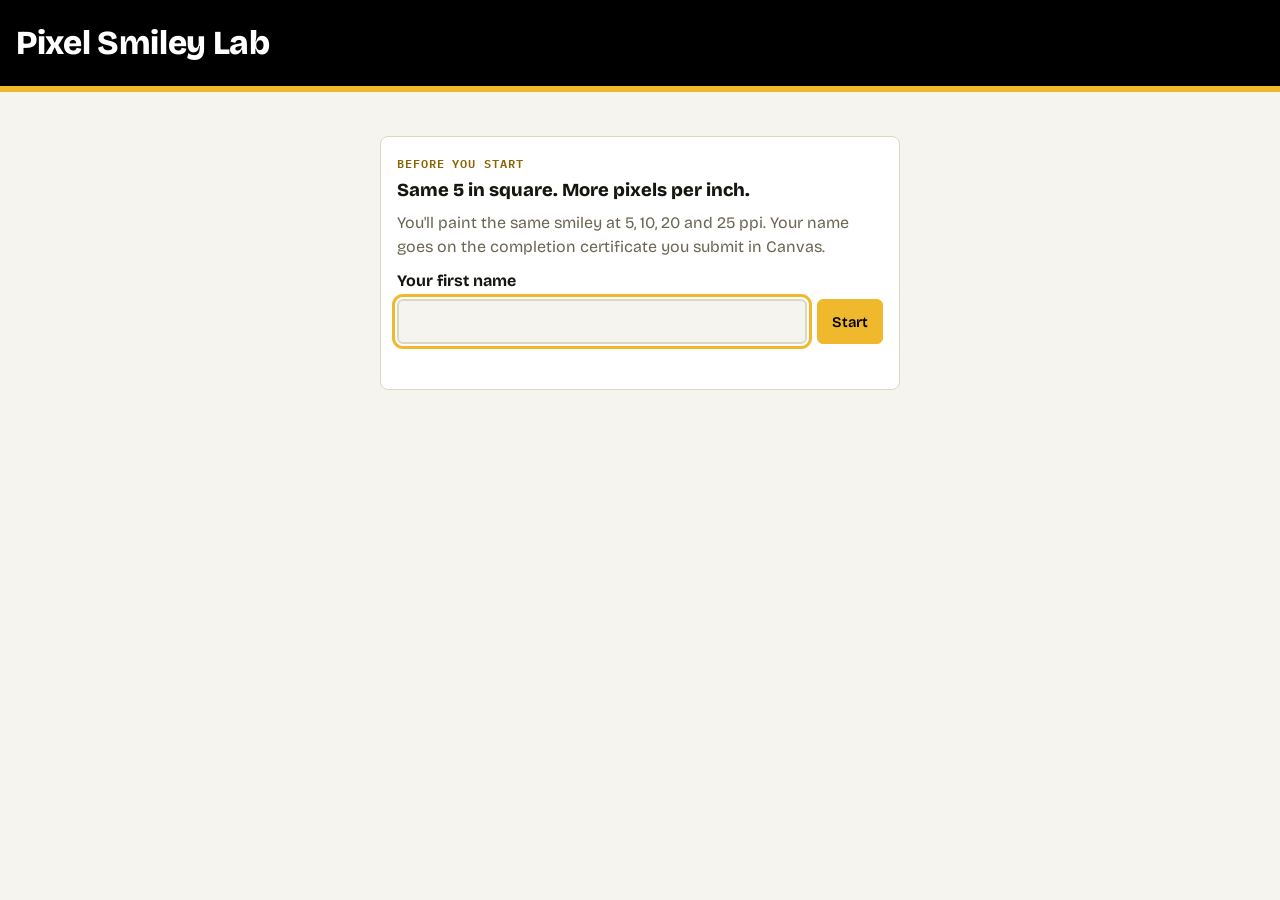
==== pixel-smiley-lab/index.html @ 62085d11 "Smiley Lab Index file added claude generated independent html file for smiley pixel learning activit" ====
<!doctype html>
<html lang="en">
<head>
<meta charset="utf-8">
<meta name="viewport" content="width=device-width,initial-scale=1">
<title>Pixel Smiley Lab</title>
<link rel="preconnect" href="https://fonts.googleapis.com">
<link rel="stylesheet" href="https://fonts.googleapis.com/css2?family=Bricolage+Grotesque:opsz,wght@12..96,400;12..96,600;12..96,800&family=IBM+Plex+Mono:wght@400;600&display=swap">
<style>
html,body{margin:0}
/* Layout: black course header, level stepper, canvas (fixed 5 in) beside a tool panel; Compare view lines every level up at the same size */
:root{
  --bg:#f6f4ee; --surface:#ffffff; --fg:#17150f; --muted:#6b6553; --line:#ddd6c3;
  --gold:#f0b82d; --gold-ink:#8a6400; --ink:#17150f; --guide:rgba(23,21,15,.16);
  --ok:#2f7d4a; --bad:#c2412d; --minor:rgba(90,80,60,.28); --major:#8a6400;
  --display:"Bricolage Grotesque",ui-sans-serif,system-ui,sans-serif;
  --body:"Bricolage Grotesque",ui-sans-serif,system-ui,sans-serif;
  --mono:"IBM Plex Mono",ui-monospace,Menlo,Consolas,monospace;
}
@media (prefers-color-scheme:dark){:root:not([data-theme="light"]){
  --bg:#12110d; --surface:#1c1a15; --fg:#f2eee2; --muted:#a59d87; --line:#34302a;
  --gold:#f0b82d; --gold-ink:#f0b82d; --ink:#f2eee2; --guide:rgba(242,238,226,.18);
  --ok:#5fbf7f; --bad:#ef7462; --minor:rgba(242,238,226,.22); --major:#f0b82d; color-scheme:dark}}
:root[data-theme="dark"]{
  --bg:#12110d; --surface:#1c1a15; --fg:#f2eee2; --muted:#a59d87; --line:#34302a;
  --gold:#f0b82d; --gold-ink:#f0b82d; --ink:#f2eee2; --guide:rgba(242,238,226,.18);
  --ok:#5fbf7f; --bad:#ef7462; --minor:rgba(242,238,226,.22); --major:#f0b82d; color-scheme:dark}
*{box-sizing:border-box}
body{background:var(--bg);color:var(--fg);font-family:var(--body);font-size:16px;line-height:1.5}
header{background:#000;color:#fff;border-bottom:6px solid var(--gold);padding:18px 16px}
header .in{max-width:1280px;margin:0 auto;display:flex;flex-wrap:wrap;gap:6px 20px;align-items:baseline;justify-content:space-between}
header h1{margin:0;font-family:var(--display);font-weight:800;font-size:clamp(1.5rem,4vw,2.1rem);letter-spacing:-.01em}
header p{margin:0;color:#d8d2c0;font-size:.95rem}
.wrap{max-width:1280px;margin:0 auto;padding-inline:16px;padding-block:20px 48px}
.steps{display:flex;gap:8px;flex-wrap:wrap;margin-bottom:20px}
.step{font:600 .9rem var(--mono);padding:8px 12px;border:1px solid var(--line);background:var(--surface);color:var(--fg);border-radius:6px;cursor:pointer;display:flex;gap:8px;align-items:center}
.step[aria-current="true"]{border-color:var(--gold);box-shadow:inset 0 -3px 0 var(--gold)}
.step:disabled{opacity:.45;cursor:not-allowed}
.step .dot{width:9px;height:9px;border-radius:50%;background:var(--line)}
.step.done .dot{background:var(--ok)}
.step:focus-visible,button:focus-visible,input:focus-visible{outline:3px solid var(--gold);outline-offset:2px}
[hidden]{display:none!important}
.lab{display:grid;grid-template-columns:min(900px,max(560px,calc(100vh - 150px)),calc(100vw - 400px)) 340px;gap:28px;align-items:start;justify-content:center}
@media (max-width:980px){.lab{grid-template-columns:minmax(0,1fr)}}
.board{min-width:0;width:100%}
.ruler{position:relative;height:26px;font:600 .72rem var(--mono);color:var(--muted)}
.ruler span{position:absolute;bottom:4px;transform:translateX(-50%)}
.ruler i{position:absolute;bottom:0;width:1px;height:6px;background:var(--muted)}
.ruler i.big{height:12px}
.frame{position:relative;width:100%;aspect-ratio:1;background:var(--surface);outline:1px solid var(--line)}
.frame canvas{position:absolute;inset:0;width:100%;height:100%;touch-action:none;cursor:crosshair}
.lock{position:absolute;inset:0;display:flex;align-items:center;justify-content:center;text-align:center;padding:24px;background:color-mix(in srgb,var(--bg) 82%,transparent);font-weight:600}
.cap{display:flex;justify-content:space-between;gap:12px;margin-top:8px;font:.8rem var(--mono);color:var(--muted);flex-wrap:wrap}
.panel{display:grid;gap:18px;min-width:0}
.card{background:var(--surface);border:1px solid var(--line);border-radius:8px;padding:16px}
.card h2{margin:0 0 6px;font-family:var(--display);font-size:1.15rem;font-weight:800}
.card p{margin:0 0 10px;color:var(--muted);max-width:60ch}
.eyebrow{font:600 .72rem var(--mono);letter-spacing:.08em;text-transform:uppercase;color:var(--gold-ink);margin-bottom:4px}
.eq{display:flex;flex-wrap:wrap;align-items:center;gap:8px;font:600 1.05rem var(--mono)}
.eq input{width:6.5ch;font:600 1.05rem var(--mono);padding:6px 8px;border:2px solid var(--line);border-radius:6px;background:var(--bg);color:var(--fg);text-align:center}
.eq input.right{border-color:var(--ok)}
.eq input.wrong{border-color:var(--bad)}
.msg{font-size:.92rem;margin-top:8px;min-height:1.4em}
.msg.ok{color:var(--ok)} .msg.bad{color:var(--bad)}
.tools{display:flex;flex-wrap:wrap;gap:8px}
button{font:600 .92rem var(--body);padding:8px 14px;border-radius:6px;border:1px solid var(--line);background:var(--bg);color:var(--fg);cursor:pointer}
button[aria-pressed="true"]{background:var(--ink);color:var(--bg);border-color:var(--ink)}
button.primary{background:var(--gold);color:#000;border-color:var(--gold)}
button:disabled{opacity:.45;cursor:not-allowed}
kbd{font:.75rem var(--mono);padding:1px 5px;border:1px solid var(--line);border-radius:4px;color:var(--muted)}
.meter{height:10px;background:var(--line);border-radius:5px;overflow:hidden;margin:8px 0 6px}
.meter b{display:block;height:100%;width:0;background:var(--gold);transition:width .3s}
.stats{font:.85rem var(--mono);color:var(--muted);font-variant-numeric:tabular-nums}
.legend{display:flex;gap:14px;flex-wrap:wrap;font-size:.82rem;color:var(--muted);margin-top:6px}
.legend span::before{content:"";display:inline-block;width:10px;height:10px;margin-right:6px;vertical-align:-1px}
.legend .m::before{border:2px solid var(--gold)}
.legend .x::before{background:var(--bad)}
.meter{position:relative;overflow:visible}
.meter b{border-radius:5px}
.meter .tick{position:absolute;top:-4px;bottom:-4px;left:25%;width:2px;background:var(--fg)}
.meter .tick::after{content:"25%";position:absolute;top:-18px;left:-10px;font:600 .68rem var(--mono);color:var(--muted)}
.sizes{display:flex;align-items:center;gap:6px;flex-wrap:wrap;margin-top:12px}
.sizes .lbl{font-weight:600;margin-right:4px}
.sizes button{min-width:42px;padding:8px 0;font-family:var(--mono)}
.done-banner{margin-top:10px;padding:10px 12px;border-radius:6px;background:color-mix(in srgb,var(--ok) 14%,transparent);color:var(--ok);font-weight:600}
.who{display:flex;gap:10px;align-items:center;color:#d8d2c0;font-size:.95rem}
.who strong{color:#fff}
.who button{padding:4px 10px;font-size:.8rem;background:transparent;color:#d8d2c0;border-color:#4a4537}
/* start + finish */
.start{max-width:520px;margin:24px auto}
.start label{display:block;font-weight:700;margin-bottom:6px}
.start .row{display:flex;gap:10px;flex-wrap:wrap}
.start input{flex:1 1 220px;min-width:0;font:600 1.1rem var(--body);padding:10px 12px;border:2px solid var(--line);border-radius:6px;background:var(--bg);color:var(--fg)}
.gallery{display:grid;grid-template-columns:repeat(auto-fit,minmax(220px,1fr));gap:18px}
.tile{min-width:0}
.tile h3{margin:8px 0 0;font:600 .95rem var(--mono)}
.tile .sub{font:.8rem var(--mono);color:var(--muted)}
.finish{display:grid;gap:22px}
.cert-wrap{display:grid;gap:12px}
.cert-wrap canvas{width:100%;max-width:900px;height:auto;border:1px solid var(--line);border-radius:6px;background:#fff}
.note{font-size:.95rem;color:var(--muted);max-width:65ch;margin:0}
@media (prefers-reduced-motion:reduce){.meter b{transition:none}}
</style>
</head>
<body>

<header><div class="in"><h1>Pixel Smiley Lab</h1><div class="who" id="who" hidden><span>Student: <strong id="whoName"></strong></span><button id="whoEdit">Change</button></div></div></header>
<div class="wrap">
  <section id="startView" class="card start" hidden>
    <div class="eyebrow">Before you start</div>
    <h2>Same 5 in square. More pixels per inch.</h2>
    <p>You'll paint the same smiley at 5, 10, 20 and 25 ppi. Your name goes on the completion certificate you submit in Canvas.</p>
    <label for="nameIn">Your first name</label>
    <div class="row"><input id="nameIn" autocomplete="given-name" maxlength="40"><button class="primary" id="startBtn">Start</button></div>
    <div class="msg bad" id="nameMsg" role="status"></div>
  </section>

  <nav class="steps" id="steps" aria-label="Levels" hidden></nav>
  <section id="labView" class="lab" hidden>
    <div class="board">
      <div class="ruler" id="ruler" aria-hidden="true"></div>
      <div class="frame" id="frame">
        <canvas id="cv" aria-label="Pixel grid. Click and drag to paint pixels. Hold Alt or Option to erase."></canvas>
        <div class="lock" id="lock">Solve the resolution equation to unlock this canvas.</div>
      </div>
      <div class="cap"><span>5 in × 5 in</span><span id="capPx"></span></div>
    </div>
    <div class="panel">
      <div class="card">
        <div class="eyebrow" id="lvlLabel">Level 1</div>
        <h2>Do the math first</h2>
        <p id="eqPrompt"></p>
        <div class="eq" id="eq"></div>
        <div class="msg" id="eqMsg" role="status"></div>
      </div>
      <div class="card">
        <h2>Paint the smiley</h2>
        <p><strong>Click and drag</strong> to paint. Hold <strong>Alt</strong> (<strong>Option</strong> on Mac) while dragging to erase stray pixels.</p>
        <div class="tools">
          <button id="tPencil" aria-pressed="true">Pencil <kbd>B</kbd></button>
          <button id="tEraser" aria-pressed="false">Eraser <kbd>E</kbd></button>
          <button id="tGuide" aria-pressed="true">Guide <kbd>G</kbd></button>
          <button id="tUndo">Undo <kbd>Ctrl Z</kbd></button>
          <button id="tClear">Clear</button>
        </div>
        <div class="sizes" id="sizes" role="group" aria-label="Brush size"></div>
      </div>
      <div class="card">
        <h2>Your progress</h2>
        <p id="progHelp">Paint at least 25% of the smiley's pixels yourself. Then you can fill in the rest.</p>
        <div class="meter" aria-hidden="true"><b id="bar"></b><span class="tick"></span></div>
        <div class="stats" id="score"></div>
        <div class="tools" style="margin-top:12px"><button id="tShow" aria-pressed="false">Show misses</button><button class="primary" id="tFill" disabled>Fill in the answer</button></div>
        <div class="legend"><span class="m">Missed pixel</span><span class="x">Extra pixel</span></div>
        <div class="done-banner" id="doneBanner" hidden></div>
      </div>
    </div>
  </section>

  <section id="finView" class="finish" hidden>
    <div>
      <div class="eyebrow">All four levels</div>
      <h2 style="margin:0;font:800 1.5rem var(--display)">Same size. More pixels.</h2>
      <p class="note">Every square below is exactly 5 inches wide. The only thing that changed is how many pixels fit in each inch.</p>
    </div>
    <div class="gallery" id="gallery"></div>
    <div class="cert-wrap">
      <div class="eyebrow">Your certificate</div>
      <canvas id="cert" width="1600" height="920" aria-label="Completion certificate"></canvas>
      <div class="tools"><button class="primary" id="saveCert">Save certificate (PNG)</button></div>
      <div class="msg" id="saveMsg" role="status"></div>
      <p class="note" id="submitNote"><strong>To submit:</strong> save your certificate and upload it to the Canvas assignment.</p>
    </div>
  </section>
</div>

<script>
const IN=5;
const LEVELS=[
  {n:25,ppi:5,ask:"px"},{n:50,ppi:10,ask:"px"},{n:100,ppi:20,ask:"ppi"},{n:125,ppi:25,ask:"ppi"}
];
const MIN=0.25;
function ink(x,y){
  const d=Math.hypot(x-2.5,y-2.5); if(d<=2.3&&d>=1.95) return 1;
  if(Math.hypot(x-1.75,y-1.85)<=0.32||Math.hypot(x-3.25,y-1.85)<=0.32) return 1;
  const sd=Math.hypot(x-2.5,y-2.55), a=Math.atan2(y-2.55,x-2.5)*180/Math.PI;
  return (sd>=0.975&&sd<=1.325&&a>=25&&a<=155)?1:0;
}
const targets={};
function target(n){
  if(targets[n]) return targets[n];
  const c=IN/n,s=n<=50?8:4,t=new Uint8Array(n*n);
  for(let j=0;j<n;j++)for(let i=0;i<n;i++){let h=0;
    for(let a=0;a<s;a++)for(let b=0;b<s;b++)h+=ink(i*c+(a+.5)*c/s,j*c+(b+.5)*c/s);
    t[j*n+i]=h/(s*s)>=0.25?1:0;}
  return targets[n]=t;
}
function count(t){let c=0;for(const v of t)c+=v;return c;}
// state
const KEY="pxsmiley3";
function fresh(){return {name:"",completedAt:0,lv:LEVELS.map(()=>({solved:false,cells:"",done:false,hit:0,extra:0}))};}
let S=fresh();
try{const r=localStorage.getItem(KEY);if(r){const p=JSON.parse(r);if(p&&p.lv&&p.lv.length===4)S=p;}}catch(e){}
function save(){try{localStorage.setItem(KEY,JSON.stringify(S))}catch(e){}}
let cur=0, tool="pencil", size=1, guide=true, showMiss=false, cells=null, undo=[];
const $=id=>document.getElementById(id);
const cv=$("cv"), ctx=cv.getContext("2d");
function unlocked(i){return i===0||S.lv[i-1].done}
function allDone(){return S.lv.every(l=>l.done)}
function sizesFor(n){return n>=100?[1,2,3,4,5]:[1,2,3];}

// name
function showStart(){
  ["labView","finView","steps","who"].forEach(id=>$(id).hidden=true);
  $("startView").hidden=false;$("nameIn").value=S.name||"";$("nameIn").focus();
}
function startLab(){
  const v=$("nameIn").value.trim().replace(/\s+/g," ");
  if(!v){$("nameMsg").textContent="Type your first name to start.";return;}
  S.name=v;save();$("nameMsg").textContent="";
  $("startView").hidden=true;$("steps").hidden=false;$("who").hidden=false;$("whoName").textContent=S.name;
  let s=0;while(s<4&&S.lv[s].done)s++;go(s);
}
$("startBtn").onclick=startLab;$("nameIn").onkeydown=e=>{if(e.key==="Enter")startLab()};
$("whoEdit").onclick=()=>{persist();showStart();};

function renderSteps(){
  const el=$("steps");el.innerHTML="";
  LEVELS.forEach((L,i)=>{const b=document.createElement("button");b.className="step"+(S.lv[i].done?" done":"");
    b.innerHTML=`<span class="dot"></span>${L.ppi} ppi`;b.disabled=!unlocked(i);b.setAttribute("aria-current",cur===i);
    b.onclick=()=>go(i);el.appendChild(b);});
  const b=document.createElement("button");b.className="step"+(allDone()?" done":"");b.disabled=!allDone();
  b.innerHTML=`<span class="dot"></span>Compare + certificate`;b.setAttribute("aria-current",cur===4);b.onclick=()=>go(4);el.appendChild(b);
}
function go(i){
  if(cur<4) persist();
  cur=i;showMiss=false;undo=[];hover=null;
  $("labView").hidden=i===4;$("finView").hidden=i!==4;
  renderSteps();
  if(i===4){renderFinish();return;}
  const L=LEVELS[i],st=S.lv[i];
  cells=new Uint8Array(L.n*L.n);
  if(st.done) cells.set(target(L.n));
  else if(st.cells.length===L.n*L.n) for(let k=0;k<cells.length;k++) cells[k]=st.cells[k]==="1"?1:0;
  $("lvlLabel").textContent=`Level ${i+1} of 4`;
  $("capPx").textContent=st.solved?`${L.ppi} px per inch · ${L.n} × ${L.n} px`:"? × ? px";
  buildEq();buildRuler();size=L.n>=100?3:1;buildSizes();
  $("tShow").setAttribute("aria-pressed","false");
  sizeCanvas();
}
function buildEq(){
  const L=LEVELS[cur],st=S.lv[cur],eq=$("eq");
  const field=`<input id="ans" inputmode="numeric" aria-label="Your answer" autocomplete="off">`;
  if(L.ask==="px"){
    $("eqPrompt").textContent=`This canvas is 5 inches wide at ${L.ppi} ppi. How many pixels wide is it?`;
    eq.innerHTML=`<span>5 in × ${L.ppi} ppi =</span>${field}<span>px</span><button id="go">Check</button>`;
  }else{
    $("eqPrompt").textContent=`This canvas is ${L.n} pixels wide and prints at 5 inches. What is its resolution?`;
    eq.innerHTML=`<span>${L.n} px ÷ 5 in =</span>${field}<span>ppi</span><button id="go">Check</button>`;
  }
  const want=L.ask==="px"?L.n:L.ppi, inp=$("ans");
  const ok=()=>{inp.value=want;inp.className="right";inp.disabled=true;$("go").disabled=true;
    $("eqMsg").className="msg ok";$("eqMsg").textContent=`Right. ${L.n} × ${L.n} = ${(L.n*L.n).toLocaleString()} pixels on this canvas.`;
    $("lock").hidden=true;$("capPx").textContent=`${L.ppi} px per inch · ${L.n} × ${L.n} px`;};
  if(st.solved){ok();return;}
  $("lock").hidden=false;$("eqMsg").textContent="";
  const test=()=>{const v=parseFloat(inp.value);
    if(v===want){st.solved=true;save();ok();draw();}
    else{inp.className="wrong";$("eqMsg").className="msg bad";
      $("eqMsg").textContent=L.ask==="px"?"Not quite. Pixels = inches × pixels per inch.":"Not quite. ppi = pixels ÷ inches.";}};
  $("go").onclick=test;inp.onkeydown=e=>{if(e.key==="Enter")test()};
}
function buildRuler(){
  const r=$("ruler"),n=LEVELS[cur].n;r.innerHTML="";
  for(let k=0;k<=IN;k++){const s=document.createElement("span");s.style.left=(k/IN*100)+"%";s.textContent=k+(k===IN?" in":"");r.appendChild(s);
    const t=document.createElement("i");t.className="big";t.style.left=(k/IN*100)+"%";r.appendChild(t);}
  for(let k=1;k<n;k++){if(k%(n/IN)===0)continue;const t=document.createElement("i");t.style.left=(k/n*100)+"%";r.appendChild(t);}
}
function buildSizes(){
  const el=$("sizes");el.innerHTML=`<span class="lbl">Brush size</span>`;
  sizesFor(LEVELS[cur].n).forEach(v=>{const b=document.createElement("button");b.textContent=v+" px";b.setAttribute("aria-pressed",v===size);
    b.onclick=()=>{size=v;buildSizes();req();};el.appendChild(b);});
  const k=document.createElement("kbd");k.textContent="[ ]";el.appendChild(k);
}
// drawing
function css(v){return getComputedStyle(document.documentElement).getPropertyValue(v).trim()}
function drawGuide(c,W,color){
  c.save();c.scale(W/IN,W/IN);c.strokeStyle=color;c.fillStyle=color;
  c.lineWidth=.35;c.beginPath();c.arc(2.5,2.5,2.125,0,Math.PI*2);c.stroke();
  c.beginPath();c.arc(1.75,1.85,.32,0,Math.PI*2);c.fill();
  c.beginPath();c.arc(3.25,1.85,.32,0,Math.PI*2);c.fill();
  c.beginPath();c.arc(2.5,2.55,1.15,25*Math.PI/180,155*Math.PI/180);c.stroke();c.restore();
}
function paintCells(c,W,n,data,o={}){
  const pal=o.pal||{surface:css("--surface"),ink:css("--ink"),minor:css("--minor"),major:css("--major"),guide:css("--guide"),gold:css("--gold"),bad:css("--bad")};
  const cs=W/n;c.clearRect(0,0,W,W);c.fillStyle=pal.surface;c.fillRect(0,0,W,W);
  if(o.g)drawGuide(c,W,pal.guide);
  c.fillStyle=pal.ink;
  for(let j=0;j<n;j++)for(let i=0;i<n;i++)if(data[j*n+i])c.fillRect(Math.floor(i*cs),Math.floor(j*cs),Math.ceil(cs),Math.ceil(cs));
  const ppi=n/IN,D=o.D||window.devicePixelRatio||1;
  if(o.grid){
    c.strokeStyle=pal.minor;c.lineWidth=Math.max(1,D*.75);c.beginPath();
    for(let k=1;k<n;k++){if(k%ppi===0)continue;const p=Math.round(k*cs)+.5;c.moveTo(p,0);c.lineTo(p,W);c.moveTo(0,p);c.lineTo(W,p);}c.stroke();
  }
  if(o.grid||o.inches){
    c.strokeStyle=pal.major;c.lineWidth=(o.grid?2.5:1.5)*D;c.beginPath();
    for(let k=0;k<=IN;k++){const p=Math.min(W-c.lineWidth/2,Math.max(c.lineWidth/2,k*ppi*cs));c.moveTo(p,0);c.lineTo(p,W);c.moveTo(0,p);c.lineTo(W,p);}c.stroke();}
  if(o.miss){const t=target(n);c.lineWidth=Math.max(1.5,cs*.12);c.strokeStyle=pal.gold;c.fillStyle=pal.bad;
    for(let k=0;k<n*n;k++){const i=k%n,j=(k/n)|0;
      if(t[k]&&!data[k]){const p=c.lineWidth/2;c.strokeRect(i*cs+p,j*cs+p,cs-2*p,cs-2*p);}
      else if(!t[k]&&data[k]){c.fillRect(i*cs+cs*.2,j*cs+cs*.2,cs*.6,cs*.6);}}}
}
function sizeCanvas(){
  const r=$("frame").getBoundingClientRect(),dpr=window.devicePixelRatio||1;
  cv.width=Math.max(1,Math.round(r.width*dpr));cv.height=cv.width;draw();
}
function stats(){const t=target(LEVELS[cur].n);let hit=0,extra=0,total=0;
  for(let k=0;k<t.length;k++){if(t[k]){total++;if(cells[k])hit++;}else if(cells[k])extra++;}
  return {hit,extra,total,cov:hit/total};}
function canPaint(){return S.lv[cur].solved&&!S.lv[cur].done}
function draw(){
  if(cur>3||!cells)return;const W=cv.width,n=LEVELS[cur].n,st=S.lv[cur];
  paintCells(ctx,W,n,cells,{grid:true,g:guide&&!st.done,miss:showMiss&&!st.done});
  if(hover&&canPaint()){const cs=W/n,o=Math.floor((size-1)/2),D=window.devicePixelRatio||1;
    ctx.strokeStyle=css(curV()?"--major":"--bad");ctx.lineWidth=2*D;
    ctx.strokeRect((hover[0]-o)*cs+D,(hover[1]-o)*cs+D,size*cs-2*D,size*cs-2*D);}
  updProgress();
}
function updProgress(){
  const st=S.lv[cur],s=stats();
  $("doneBanner").hidden=!st.done;
  if(st.done){
    $("bar").style.width="100%";
    $("score").textContent=`You painted ${st.hit} of ${s.total} smiley pixels yourself (${Math.round(st.hit/s.total*100)}%).`;
    $("doneBanner").textContent=cur<3?"Level complete. The next resolution is unlocked.":"All four levels complete. Open Compare + certificate.";
    $("tFill").disabled=true;$("tShow").disabled=true;$("progHelp").hidden=true;return;
  }
  $("progHelp").hidden=false;$("tShow").disabled=!st.solved;
  $("bar").style.width=Math.min(100,s.cov*100)+"%";
  const need=Math.ceil(s.total*MIN);
  let line=`${s.hit} of ${s.total} smiley pixels painted (${Math.round(s.cov*100)}%) · ${s.extra} extra`;
  let ready=s.hit>=need, tooMessy=s.extra>s.hit;
  if(!ready) line+=` · ${need-s.hit} more to unlock Fill in the answer`;
  else if(tooMessy) line+=` · too many extra pixels. Alt-drag to erase some.`;
  $("score").textContent=line;
  $("tFill").disabled=!(st.solved&&ready&&!tooMessy);
}
let raf=0;function req(){if(!raf)raf=requestAnimationFrame(()=>{raf=0;draw();});}
let down=false,last=null,hover=null,altHeld=false,rightBtn=false;
function curV(e){if(rightBtn||altHeld||(e&&e.altKey))return 0;return tool==="pencil"?1:0;}
function cellAt(e){const r=cv.getBoundingClientRect(),n=LEVELS[cur].n;
  return [Math.min(n-1,Math.max(0,Math.floor((e.clientX-r.left)/r.width*n))),Math.min(n-1,Math.max(0,Math.floor((e.clientY-r.top)/r.height*n)))]}
function stamp(i,j,v){const n=LEVELS[cur].n,o=Math.floor((size-1)/2);
  for(let y=j-o;y<j-o+size;y++)for(let x=i-o;x<i-o+size;x++)if(x>=0&&y>=0&&x<n&&y<n)cells[y*n+x]=v;}
function line(a,b,v){let [x0,y0]=a;const [x1,y1]=b,dx=Math.abs(x1-x0),dy=-Math.abs(y1-y0),sx=x0<x1?1:-1,sy=y0<y1?1:-1;let er=dx+dy;
  for(;;){stamp(x0,y0,v);if(x0===x1&&y0===y1)break;const e2=2*er;if(e2>=dy){er+=dy;x0+=sx}if(e2<=dx){er+=dx;y0+=sy}}}
cv.addEventListener("pointerdown",e=>{if(!canPaint())return;e.preventDefault();
  try{cv.setPointerCapture(e.pointerId)}catch(_){}
  down=true;rightBtn=e.button===2;altHeld=e.altKey;
  undo.push(cells.slice());if(undo.length>40)undo.shift();last=hover=cellAt(e);stamp(...last,curV(e));req();});
cv.addEventListener("pointermove",e=>{if(cur>3)return;altHeld=e.altKey;const c=cellAt(e);hover=c;
  if(down&&(c[0]!==last[0]||c[1]!==last[1])){line(last,c,curV(e));last=c;}req();});
cv.addEventListener("pointerleave",()=>{if(!down){hover=null;req();}});
cv.addEventListener("contextmenu",e=>e.preventDefault());
cv.addEventListener("dragstart",e=>e.preventDefault());
const end=()=>{if(down){down=false;rightBtn=false;persist();req();}};
cv.addEventListener("pointerup",end);cv.addEventListener("pointercancel",end);window.addEventListener("pointerup",end);
window.addEventListener("blur",()=>{altHeld=false;end();req();});
function persist(){if(!cells||cur>3||S.lv[cur].done)return;S.lv[cur].cells=Array.from(cells).join("");save();}
function setTool(t){tool=t;$("tPencil").setAttribute("aria-pressed",t==="pencil");$("tEraser").setAttribute("aria-pressed",t==="eraser");req();}
function changeSize(d){const a=sizesFor(LEVELS[cur].n);size=Math.min(a[a.length-1],Math.max(1,size+d));buildSizes();req();}
$("tPencil").onclick=()=>setTool("pencil");$("tEraser").onclick=()=>setTool("eraser");
$("tGuide").onclick=()=>{guide=!guide;$("tGuide").setAttribute("aria-pressed",guide);draw();};
$("tUndo").onclick=()=>{if(canPaint()&&undo.length){cells=undo.pop();persist();draw();}};
$("tClear").onclick=()=>{if(!canPaint())return;undo.push(cells.slice());cells.fill(0);persist();draw();};
$("tShow").onclick=()=>{showMiss=!showMiss;$("tShow").setAttribute("aria-pressed",showMiss);draw();};
$("tFill").onclick=()=>{const st=S.lv[cur],s=stats();if($("tFill").disabled)return;
  st.hit=s.hit;st.extra=s.extra;st.done=true;st.cells="";cells.set(target(LEVELS[cur].n));showMiss=false;
  $("tShow").setAttribute("aria-pressed","false");
  if(allDone()&&!S.completedAt)S.completedAt=Date.now();
  save();renderSteps();draw();};
document.addEventListener("keyup",e=>{if(e.key==="Alt"){altHeld=false;e.preventDefault();req();}});
document.addEventListener("keydown",e=>{if(cur>3||$("labView").hidden||e.target.tagName==="INPUT")return;
  if(e.key==="Alt"){altHeld=true;e.preventDefault();req();return;}
  const k=e.key.toLowerCase(),code=e.code;
  if((e.ctrlKey||e.metaKey)&&k==="z"){e.preventDefault();$("tUndo").click();return;}
  if(e.ctrlKey||e.metaKey)return;
  if(code==="KeyB")setTool("pencil");else if(code==="KeyE")setTool("eraser");else if(code==="KeyG")$("tGuide").click();
  else if(code==="BracketLeft")changeSize(-1);else if(code==="BracketRight")changeSize(1);});

// finish
const LIGHT={surface:"#ffffff",ink:"#17150f",minor:"rgba(90,80,60,.28)",major:"#8a6400",guide:"rgba(23,21,15,.16)",gold:"#f0b82d",bad:"#c2412d"};
function code(){const str=[S.name,S.completedAt,...S.lv.map(l=>l.hit+"."+l.extra)].join("|");
  let h=2166136261;for(let i=0;i<str.length;i++){h^=str.charCodeAt(i);h=Math.imul(h,16777619)>>>0;}
  const a=h.toString(36).toUpperCase().padStart(7,"0"),b=(S.completedAt%46656).toString(36).toUpperCase().padStart(3,"0");
  return `PX-${a.slice(0,4)}-${a.slice(4,7)}${b}`;}
function renderFinish(){
  const g=$("gallery");g.innerHTML="";
  LEVELS.forEach((L,i)=>{const st=S.lv[i],tot=count(target(L.n));
    const d=document.createElement("div");d.className="tile";
    d.innerHTML=`<div class="frame"><canvas></canvas></div><h3>5 in × ${L.ppi} ppi = ${L.n} px</h3><div class="sub">${(L.n*L.n).toLocaleString()} pixels · you painted ${st.hit} of ${tot}</div>`;
    g.appendChild(d);
    requestAnimationFrame(()=>{const c=d.querySelector("canvas"),W=Math.max(1,Math.round(d.querySelector(".frame").getBoundingClientRect().width*(window.devicePixelRatio||1)));
      c.width=c.height=W;paintCells(c.getContext("2d"),W,L.n,target(L.n),{inches:true});});
  });
  drawCert();
}
async function drawCert(){
  try{await document.fonts.ready;}catch(e){}
  const c=$("cert"),x=c.getContext("2d"),W=1600,H=920,F="'Bricolage Grotesque',system-ui,sans-serif",M="'IBM Plex Mono',ui-monospace,monospace";
  x.fillStyle="#ffffff";x.fillRect(0,0,W,H);
  x.fillStyle="#000";x.fillRect(0,0,W,130);x.fillStyle="#f0b82d";x.fillRect(0,130,W,10);
  x.fillStyle="#fff";x.font=`800 54px ${F}`;x.textBaseline="middle";x.fillText("Pixel Smiley Lab",60,66);
  x.textAlign="right";x.font=`600 26px ${M}`;x.fillStyle="#d8d2c0";x.fillText("Certificate of completion",W-60,66);x.textAlign="left";
  x.textBaseline="alphabetic";x.fillStyle="#6b6553";x.font=`600 24px ${M}`;x.fillText("COMPLETED BY",60,210);
  x.fillStyle="#17150f";x.font=`800 84px ${F}`;x.fillText(S.name||"",60,295);
  const dt=new Date(S.completedAt||Date.now());
  x.fillStyle="#6b6553";x.font=`400 26px ${M}`;
  x.fillText(dt.toLocaleDateString(undefined,{year:"numeric",month:"long",day:"numeric"})+" · "+dt.toLocaleTimeString(undefined,{hour:"numeric",minute:"2-digit"}),60,345);
  x.textAlign="right";x.fillStyle="#17150f";x.font=`600 30px ${M}`;x.fillText(code(),W-60,295);
  x.fillStyle="#6b6553";x.font=`400 20px ${M}`;x.fillText("completion code",W-60,345);x.textAlign="left";
  const S0=330,gap=(W-120-S0*4)/3;
  LEVELS.forEach((L,i)=>{const px=60+i*(S0+gap),py=400,tot=count(target(L.n)),st=S.lv[i];
    const off=document.createElement("canvas");off.width=off.height=S0;
    paintCells(off.getContext("2d"),S0,L.n,target(L.n),{inches:true,pal:LIGHT,D:1});
    x.drawImage(off,px,py);x.strokeStyle="#ddd6c3";x.lineWidth=2;x.strokeRect(px-1,py-1,S0+2,S0+2);
    x.fillStyle="#17150f";x.font=`600 24px ${M}`;x.fillText(`5 in × ${L.ppi} ppi = ${L.n} px`,px,py+S0+42);
    x.fillStyle="#6b6553";x.font=`400 20px ${M}`;x.fillText(`Painted ${st.hit} of ${tot} (${Math.round(st.hit/tot*100)}%)`,px,py+S0+74);
  });
  x.fillStyle="#17150f";x.font=`600 26px ${F}`;
  x.fillText("Same 5 in × 5 in every time. More pixels per inch, smoother edges.",60,H-50);
}
let DL=null;
(async()=>{try{DL=window.claude&&await window.claude.use("downloads");}catch(e){DL=null}
})();
$("saveCert").onclick=()=>{const m=$("saveMsg");m.className="msg";m.textContent="";
  $("cert").toBlob(async blob=>{
    const fn=`PixelSmiley_${(S.name||"student").replace(/[^A-Za-z0-9-]+/g,"_")}.png`;
    if(!DL){try{const u=URL.createObjectURL(blob),a=document.createElement("a");a.href=u;a.download=fn;document.body.appendChild(a);a.click();a.remove();setTimeout(()=>URL.revokeObjectURL(u),4000);
        m.className="msg ok";m.textContent=`Downloaded ${fn}. Upload it to Canvas.`;}catch(e){m.className="msg bad";m.textContent="Download didn't work here. Take a screenshot of the certificate instead.";}return;}
    try{await DL.save({filename:fn,data:blob});m.className="msg ok";m.textContent=`Saved ${fn}. Upload it to Canvas.`;}
    catch(e){m.className="msg bad";m.textContent=e&&e.code==="declined"?"Save canceled.":"Saving isn't available here. Take a screenshot of the certificate instead.";}
  },"image/png");};

let rt;window.addEventListener("resize",()=>{clearTimeout(rt);rt=setTimeout(()=>{if(cur===4&&!$("finView").hidden)renderFinish();else if(!$("labView").hidden)sizeCanvas();},120)});
matchMedia("(prefers-color-scheme: dark)").addEventListener?.("change",()=>{if(cur===4)renderFinish();else draw();});
if(S.name)startLab0();else showStart();
function startLab0(){$("nameIn").value=S.name;startLab();}
</script>

</body>
</html>
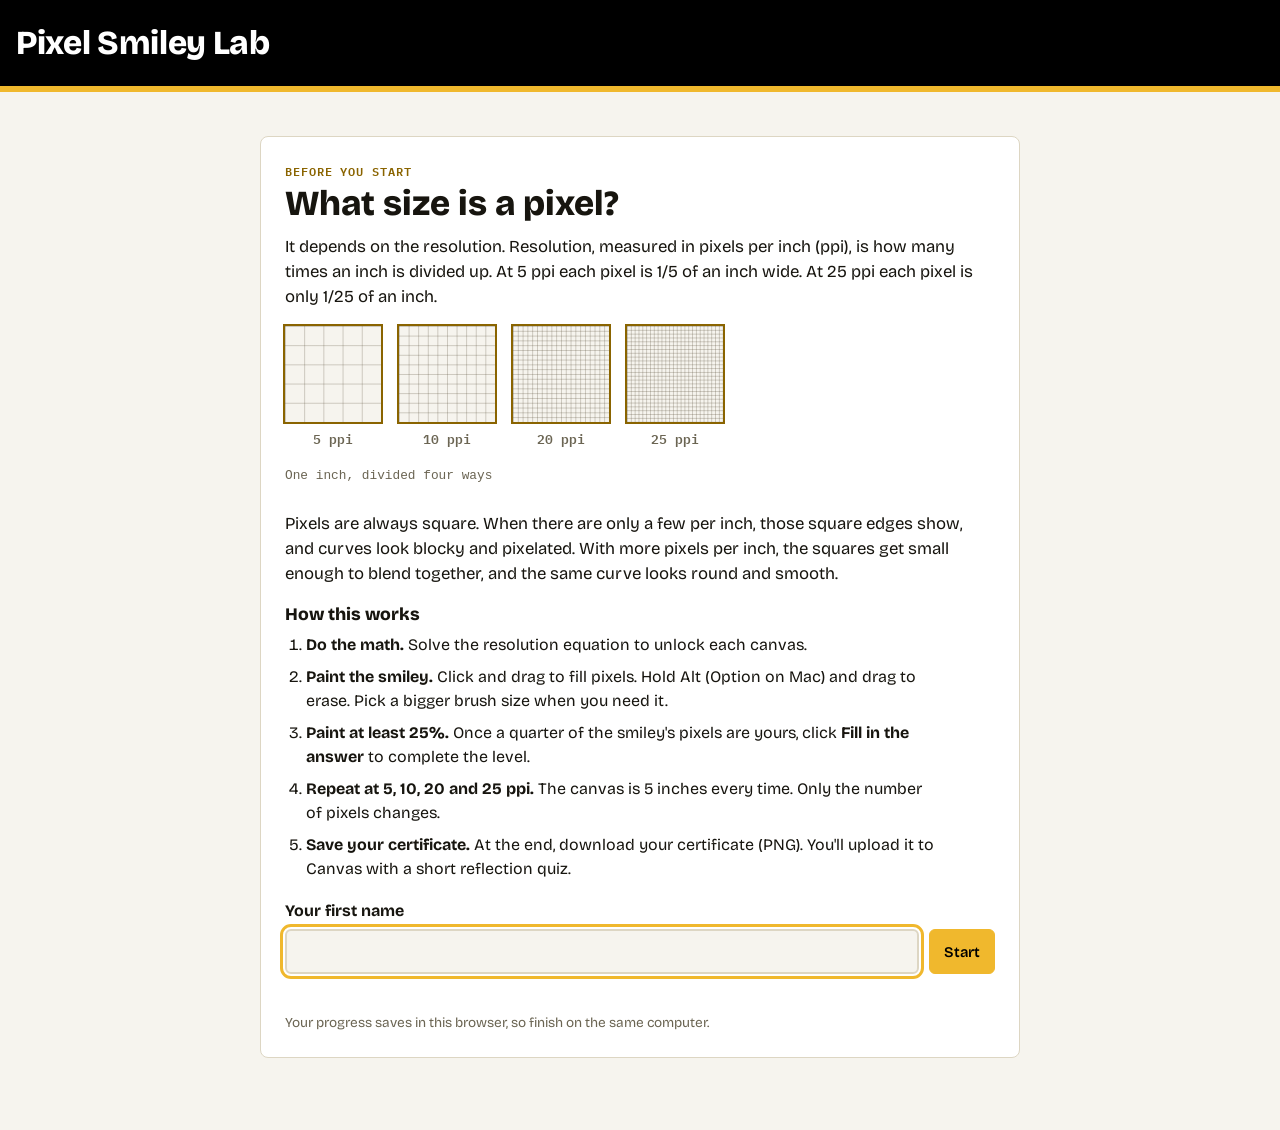
==== commit 44024a96: "Replacing index file with updates Updated "home" page to include orientation and instruction to the " ====
--- a/pixel-smiley-lab/index.html
+++ b/pixel-smiley-lab/index.html
@@ -87,7 +87,20 @@
 .who strong{color:#fff}
 .who button{padding:4px 10px;font-size:.8rem;background:transparent;color:#d8d2c0;border-color:#4a4537}
 /* start + finish */
-.start{max-width:520px;margin:24px auto}
+.start{max-width:760px;margin:24px auto;padding:24px}
+.start .q{font:800 clamp(1.6rem,4vw,2.2rem)/1.1 var(--display);margin:0 0 10px;text-wrap:balance}
+.start .lead{color:var(--fg);font-size:1.05rem}
+.start h3{font:800 1.1rem var(--display);margin:18px 0 8px}
+.start p{max-width:65ch}
+.demo{display:flex;flex-wrap:wrap;gap:18px;align-items:flex-end;margin:16px 0 18px}
+.demo figure{margin:0;display:grid;gap:6px;justify-items:center}
+.demo figcaption{font:600 .8rem var(--mono);color:var(--muted)}
+.inch{width:96px;height:96px;outline:2.5px solid var(--major);background-color:var(--bg);
+  background-image:linear-gradient(to right,var(--minor) 1px,transparent 1px),linear-gradient(to bottom,var(--minor) 1px,transparent 1px);
+  background-size:calc(96px / var(--d)) calc(96px / var(--d))}
+.demo-cap{flex-basis:100%;margin:0;font:.8rem var(--mono);color:var(--muted)}
+.how{margin:0 0 18px;padding-left:1.3em;display:grid;gap:8px;max-width:65ch}
+.start .fine{font-size:.85rem;color:var(--muted);margin:10px 0 0}
 .start label{display:block;font-weight:700;margin-bottom:6px}
 .start .row{display:flex;gap:10px;flex-wrap:wrap}
 .start input{flex:1 1 220px;min-width:0;font:600 1.1rem var(--body);padding:10px 12px;border:2px solid var(--line);border-radius:6px;background:var(--bg);color:var(--fg)}
@@ -108,11 +121,28 @@
 <div class="wrap">
   <section id="startView" class="card start" hidden>
     <div class="eyebrow">Before you start</div>
-    <h2>Same 5 in square. More pixels per inch.</h2>
-    <p>You'll paint the same smiley at 5, 10, 20 and 25 ppi. Your name goes on the completion certificate you submit in Canvas.</p>
+    <h2 class="q">What size is a pixel?</h2>
+    <p class="lead">It depends on the resolution. Resolution, measured in pixels per inch (ppi), is how many times an inch is divided up. At 5 ppi each pixel is 1/5 of an inch wide. At 25 ppi each pixel is only 1/25 of an inch.</p>
+    <div class="demo" aria-hidden="true">
+      <figure><div class="inch" style="--d:5"></div><figcaption>5 ppi</figcaption></figure>
+      <figure><div class="inch" style="--d:10"></div><figcaption>10 ppi</figcaption></figure>
+      <figure><div class="inch" style="--d:20"></div><figcaption>20 ppi</figcaption></figure>
+      <figure><div class="inch" style="--d:25"></div><figcaption>25 ppi</figcaption></figure>
+      <p class="demo-cap">One inch, divided four ways</p>
+    </div>
+    <p class="lead">Pixels are always square. When there are only a few per inch, those square edges show, and curves look blocky and pixelated. With more pixels per inch, the squares get small enough to blend together, and the same curve looks round and smooth.</p>
+    <h3>How this works</h3>
+    <ol class="how">
+      <li><strong>Do the math.</strong> Solve the resolution equation to unlock each canvas.</li>
+      <li><strong>Paint the smiley.</strong> Click and drag to fill pixels. Hold Alt (Option on Mac) and drag to erase. Pick a bigger brush size when you need it.</li>
+      <li><strong>Paint at least 25%.</strong> Once a quarter of the smiley's pixels are yours, click <strong>Fill in the answer</strong> to complete the level.</li>
+      <li><strong>Repeat at 5, 10, 20 and 25 ppi.</strong> The canvas is 5 inches every time. Only the number of pixels changes.</li>
+      <li><strong>Save your certificate.</strong> At the end, download your certificate (PNG). You'll upload it to Canvas with a short reflection quiz.</li>
+    </ol>
     <label for="nameIn">Your first name</label>
     <div class="row"><input id="nameIn" autocomplete="given-name" maxlength="40"><button class="primary" id="startBtn">Start</button></div>
     <div class="msg bad" id="nameMsg" role="status"></div>
+    <p class="fine">Your progress saves in this browser, so finish on the same computer.</p>
   </section>
 
   <nav class="steps" id="steps" aria-label="Levels" hidden></nav>
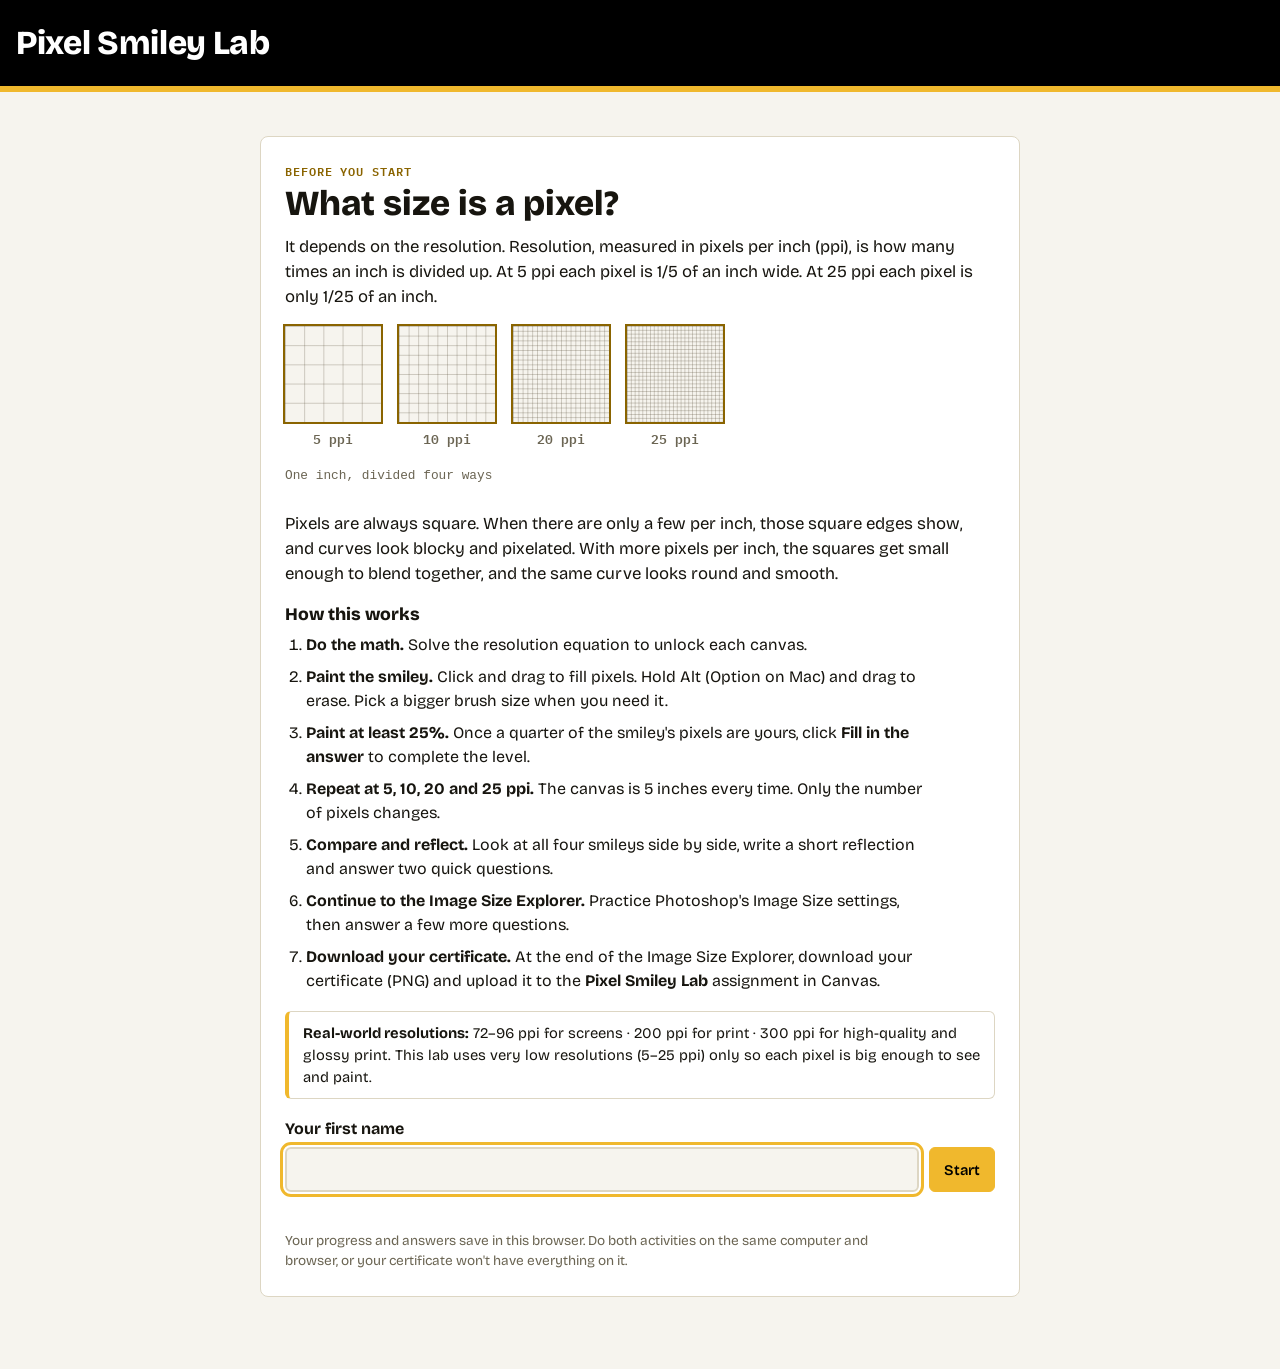
==== commit 067e89b7: "Added questions Updated files to add reflection questions and move certificate download to the end." ====
--- a/pixel-smiley-lab/index.html
+++ b/pixel-smiley-lab/index.html
@@ -5,6 +5,7 @@
 <meta name="viewport" content="width=device-width,initial-scale=1">
 <title>Pixel Smiley Lab</title>
 <link rel="preconnect" href="https://fonts.googleapis.com">
+<script src="check.js" defer></script>
 <link rel="stylesheet" href="https://fonts.googleapis.com/css2?family=Bricolage+Grotesque:opsz,wght@12..96,400;12..96,600;12..96,800&family=IBM+Plex+Mono:wght@400;600&display=swap">
 <style>
 html,body{margin:0}
@@ -109,9 +110,15 @@
 .tile h3{margin:8px 0 0;font:600 .95rem var(--mono)}
 .tile .sub{font:.8rem var(--mono);color:var(--muted)}
 .finish{display:grid;gap:22px}
-.cert-wrap{display:grid;gap:12px}
-.cert-wrap canvas{width:100%;max-width:900px;height:auto;border:1px solid var(--line);border-radius:6px;background:#fff}
+.realppi{background:var(--surface);border:1px solid var(--line);border-left:4px solid var(--gold);border-radius:6px;padding:10px 14px;font-size:.92rem;max-width:80ch}
+.start .realppi{margin:0 0 18px}
+.checks{display:grid;gap:14px}
+.qgrid{display:grid;grid-template-columns:repeat(auto-fit,minmax(300px,1fr));gap:14px}
+.btn-next[aria-disabled="true"]{opacity:.45;pointer-events:none}
 .note{font-size:.95rem;color:var(--muted);max-width:65ch;margin:0}
+.nextup{display:flex;flex-wrap:wrap;gap:12px 20px;align-items:center;justify-content:space-between;margin-top:8px;padding:16px;border:1px solid var(--line);border-radius:8px;background:var(--surface)}
+.btn-next{display:inline-block;font:600 .95rem var(--body);padding:10px 16px;border-radius:6px;background:var(--gold);color:#000;text-decoration:none}
+.btn-next:focus-visible{outline:3px solid var(--gold);outline-offset:2px}
 @media (prefers-reduced-motion:reduce){.meter b{transition:none}}
 </style>
 </head>
@@ -137,12 +144,15 @@
       <li><strong>Paint the smiley.</strong> Click and drag to fill pixels. Hold Alt (Option on Mac) and drag to erase. Pick a bigger brush size when you need it.</li>
       <li><strong>Paint at least 25%.</strong> Once a quarter of the smiley's pixels are yours, click <strong>Fill in the answer</strong> to complete the level.</li>
       <li><strong>Repeat at 5, 10, 20 and 25 ppi.</strong> The canvas is 5 inches every time. Only the number of pixels changes.</li>
-      <li><strong>Save your certificate.</strong> At the end, download your certificate (PNG). You'll upload it to Canvas with a short reflection quiz.</li>
+      <li><strong>Compare and reflect.</strong> Look at all four smileys side by side, write a short reflection and answer two quick questions.</li>
+      <li><strong>Continue to the Image Size Explorer.</strong> Practice Photoshop's Image Size settings, then answer a few more questions.</li>
+      <li><strong>Download your certificate.</strong> At the end of the Image Size Explorer, download your certificate (PNG) and upload it to the <strong>Pixel Smiley Lab</strong> assignment in Canvas.</li>
     </ol>
+    <div class="realppi"><strong>Real-world resolutions:</strong> 72–96 ppi for screens · 200 ppi for print · 300 ppi for high-quality and glossy print. This lab uses very low resolutions (5–25 ppi) only so each pixel is big enough to see and paint.</div>
     <label for="nameIn">Your first name</label>
     <div class="row"><input id="nameIn" autocomplete="given-name" maxlength="40"><button class="primary" id="startBtn">Start</button></div>
     <div class="msg bad" id="nameMsg" role="status"></div>
-    <p class="fine">Your progress saves in this browser, so finish on the same computer.</p>
+    <p class="fine">Your progress and answers save in this browser. Do both activities on the same computer and browser, or your certificate won't have everything on it.</p>
   </section>
 
   <nav class="steps" id="steps" aria-label="Levels" hidden></nav>
@@ -194,13 +204,17 @@
       <p class="note">Every square below is exactly 5 inches wide. The only thing that changed is how many pixels fit in each inch.</p>
     </div>
     <div class="gallery" id="gallery"></div>
-    <div class="cert-wrap">
-      <div class="eyebrow">Your certificate</div>
-      <canvas id="cert" width="1600" height="920" aria-label="Completion certificate"></canvas>
-      <div class="tools"><button class="primary" id="saveCert">Save certificate (PNG)</button></div>
-      <div class="msg" id="saveMsg" role="status"></div>
-      <p class="note" id="submitNote"><strong>To submit:</strong> save your certificate and upload it to the Canvas assignment.</p>
+    <div class="realppi"><strong>Real-world resolutions:</strong> 72–96 ppi for screens · 200 ppi for print · 300 ppi for high-quality and glossy print. The 5–25 ppi used in this lab are only for seeing pixels; they're far too low for real work.</div>
+    <div class="checks">
+      <div>
+        <div class="eyebrow">Check your understanding</div>
+        <h2 style="margin:0;font:800 1.35rem var(--display)">Reflect, then answer two quick questions</h2>
+        <p class="note">Write your reflection while your smileys are in view. The questions appear after you submit it.</p>
+      </div>
+      <div id="r1"></div>
+      <div id="lqWrap" class="qgrid" hidden><div id="lq1"></div><div id="lq2"></div></div>
     </div>
+    <div class="nextup"><div><div class="eyebrow">Next activity</div><strong>Image Size Explorer</strong><p class="note" id="nextNote"></p></div><a class="btn-next" id="nextBtn" href="image-size.html" aria-disabled="true">Continue to Image Size Explorer →</a></div>
   </section>
 </div>
 
@@ -260,7 +274,7 @@
     b.innerHTML=`<span class="dot"></span>${L.ppi} ppi`;b.disabled=!unlocked(i);b.setAttribute("aria-current",cur===i);
     b.onclick=()=>go(i);el.appendChild(b);});
   const b=document.createElement("button");b.className="step"+(allDone()?" done":"");b.disabled=!allDone();
-  b.innerHTML=`<span class="dot"></span>Compare + certificate`;b.setAttribute("aria-current",cur===4);b.onclick=()=>go(4);el.appendChild(b);
+  b.innerHTML=`<span class="dot"></span>Compare + reflect`;b.setAttribute("aria-current",cur===4);b.onclick=()=>go(4);el.appendChild(b);
 }
 function go(i){
   if(cur<4) persist();
@@ -362,7 +376,7 @@
   if(st.done){
     $("bar").style.width="100%";
     $("score").textContent=`You painted ${st.hit} of ${s.total} smiley pixels yourself (${Math.round(st.hit/s.total*100)}%).`;
-    $("doneBanner").textContent=cur<3?"Level complete. The next resolution is unlocked.":"All four levels complete. Open Compare + certificate.";
+    $("doneBanner").textContent=cur<3?"Level complete. The next resolution is unlocked.":"All four levels complete. Open Compare + reflect.";
     $("tFill").disabled=true;$("tShow").disabled=true;$("progHelp").hidden=true;return;
   }
   $("progHelp").hidden=false;$("tShow").disabled=!st.solved;
@@ -419,11 +433,6 @@
   else if(code==="BracketLeft")changeSize(-1);else if(code==="BracketRight")changeSize(1);});
 
 // finish
-const LIGHT={surface:"#ffffff",ink:"#17150f",minor:"rgba(90,80,60,.28)",major:"#8a6400",guide:"rgba(23,21,15,.16)",gold:"#f0b82d",bad:"#c2412d"};
-function code(){const str=[S.name,S.completedAt,...S.lv.map(l=>l.hit+"."+l.extra)].join("|");
-  let h=2166136261;for(let i=0;i<str.length;i++){h^=str.charCodeAt(i);h=Math.imul(h,16777619)>>>0;}
-  const a=h.toString(36).toUpperCase().padStart(7,"0"),b=(S.completedAt%46656).toString(36).toUpperCase().padStart(3,"0");
-  return `PX-${a.slice(0,4)}-${a.slice(4,7)}${b}`;}
 function renderFinish(){
   const g=$("gallery");g.innerHTML="";
   LEVELS.forEach((L,i)=>{const st=S.lv[i],tot=count(target(L.n));
@@ -433,44 +442,31 @@
     requestAnimationFrame(()=>{const c=d.querySelector("canvas"),W=Math.max(1,Math.round(d.querySelector(".frame").getBoundingClientRect().width*(window.devicePixelRatio||1)));
       c.width=c.height=W;paintCells(c.getContext("2d"),W,L.n,target(L.n),{inches:true});});
   });
-  drawCert();
-}
-async function drawCert(){
-  try{await document.fonts.ready;}catch(e){}
-  const c=$("cert"),x=c.getContext("2d"),W=1600,H=920,F="'Bricolage Grotesque',system-ui,sans-serif",M="'IBM Plex Mono',ui-monospace,monospace";
-  x.fillStyle="#ffffff";x.fillRect(0,0,W,H);
-  x.fillStyle="#000";x.fillRect(0,0,W,130);x.fillStyle="#f0b82d";x.fillRect(0,130,W,10);
-  x.fillStyle="#fff";x.font=`800 54px ${F}`;x.textBaseline="middle";x.fillText("Pixel Smiley Lab",60,66);
-  x.textAlign="right";x.font=`600 26px ${M}`;x.fillStyle="#d8d2c0";x.fillText("Certificate of completion",W-60,66);x.textAlign="left";
-  x.textBaseline="alphabetic";x.fillStyle="#6b6553";x.font=`600 24px ${M}`;x.fillText("COMPLETED BY",60,210);
-  x.fillStyle="#17150f";x.font=`800 84px ${F}`;x.fillText(S.name||"",60,295);
-  const dt=new Date(S.completedAt||Date.now());
-  x.fillStyle="#6b6553";x.font=`400 26px ${M}`;
-  x.fillText(dt.toLocaleDateString(undefined,{year:"numeric",month:"long",day:"numeric"})+" · "+dt.toLocaleTimeString(undefined,{hour:"numeric",minute:"2-digit"}),60,345);
-  x.textAlign="right";x.fillStyle="#17150f";x.font=`600 30px ${M}`;x.fillText(code(),W-60,295);
-  x.fillStyle="#6b6553";x.font=`400 20px ${M}`;x.fillText("completion code",W-60,345);x.textAlign="left";
-  const S0=330,gap=(W-120-S0*4)/3;
-  LEVELS.forEach((L,i)=>{const px=60+i*(S0+gap),py=400,tot=count(target(L.n)),st=S.lv[i];
-    const off=document.createElement("canvas");off.width=off.height=S0;
-    paintCells(off.getContext("2d"),S0,L.n,target(L.n),{inches:true,pal:LIGHT,D:1});
-    x.drawImage(off,px,py);x.strokeStyle="#ddd6c3";x.lineWidth=2;x.strokeRect(px-1,py-1,S0+2,S0+2);
-    x.fillStyle="#17150f";x.font=`600 24px ${M}`;x.fillText(`5 in × ${L.ppi} ppi = ${L.n} px`,px,py+S0+42);
-    x.fillStyle="#6b6553";x.font=`400 20px ${M}`;x.fillText(`Painted ${st.hit} of ${tot} (${Math.round(st.hit/tot*100)}%)`,px,py+S0+74);
-  });
-  x.fillStyle="#17150f";x.font=`600 26px ${F}`;
-  x.fillText("Same 5 in × 5 in every time. More pixels per inch, smoother edges.",60,H-50);
-}
-let DL=null;
-(async()=>{try{DL=window.claude&&await window.claude.use("downloads");}catch(e){DL=null}
-})();
-$("saveCert").onclick=()=>{const m=$("saveMsg");m.className="msg";m.textContent="";
-  $("cert").toBlob(async blob=>{
-    const fn=`PixelSmiley_${(S.name||"student").replace(/[^A-Za-z0-9-]+/g,"_")}.png`;
-    if(!DL){try{const u=URL.createObjectURL(blob),a=document.createElement("a");a.href=u;a.download=fn;document.body.appendChild(a);a.click();a.remove();setTimeout(()=>URL.revokeObjectURL(u),4000);
-        m.className="msg ok";m.textContent=`Downloaded ${fn}. Upload it to Canvas.`;}catch(e){m.className="msg bad";m.textContent="Download didn't work here. Take a screenshot of the certificate instead.";}return;}
-    try{await DL.save({filename:fn,data:blob});m.className="msg ok";m.textContent=`Saved ${fn}. Upload it to Canvas.`;}
-    catch(e){m.className="msg bad";m.textContent=e&&e.code==="declined"?"Save canceled.":"Saving isn't available here. Take a screenshot of the certificate instead.";}
-  },"image/png");};
+  const d=document.createElement("div");d.className="tile";
+  d.innerHTML=`<div class="frame"><canvas></canvas></div><h3>5 in × 300 ppi = 1,500 px</h3><div class="sub">2,250,000 pixels · actual print quality</div>`;g.appendChild(d);
+  requestAnimationFrame(()=>{const c=d.querySelector("canvas"),W=Math.max(1,Math.round(d.querySelector(".frame").getBoundingClientRect().width*(window.devicePixelRatio||1)));
+    c.width=c.height=W;const x=c.getContext("2d");x.fillStyle=css("--surface");x.fillRect(0,0,W,W);
+    x.save();x.scale(W/IN,W/IN);x.strokeStyle=css("--ink");x.fillStyle=css("--ink");x.lineWidth=.35;
+    x.beginPath();x.arc(2.5,2.5,2.125,0,Math.PI*2);x.stroke();x.beginPath();x.arc(1.75,1.85,.32,0,Math.PI*2);x.fill();x.beginPath();x.arc(3.25,1.85,.32,0,Math.PI*2);x.fill();
+    x.beginPath();x.arc(2.5,2.55,1.15,25*Math.PI/180,155*Math.PI/180);x.stroke();x.restore();
+    x.strokeStyle=css("--major");x.lineWidth=Math.max(1,W/300);x.beginPath();for(let k=1;k<IN;k++){const p=k*W/IN;x.moveTo(p,0);x.lineTo(p,W);x.moveTo(0,p);x.lineTo(W,p);}x.stroke();});
+  mountChecks();
+}
+let checksMounted=false;
+function mountChecks(){
+  if(!window.CHK){setTimeout(mountChecks,50);return;}
+  if(checksMounted){updChecks();return;}checksMounted=true;
+  CHK.mountReflection($("r1"),"r1",updChecks);
+  CHK.mountQuestion($("lq1"),"lq1",updChecks);CHK.mountQuestion($("lq2"),"lq2",updChecks);
+  updChecks();
+}
+function updChecks(){
+  $("lqWrap").hidden=!CHK.answered("r1");
+  const done=CHK.allDone(["r1","lq1","lq2"]);
+  $("nextBtn").setAttribute("aria-disabled",String(!done));
+  $("nextNote").innerHTML=(done?"Nice work. Continue to the Image Size Explorer. ":"Finish the reflection and both questions to continue. ")+
+    "Your certificate is at the end of the Image Size Explorer. Download it there and upload it to the <strong>Pixel Smiley Lab</strong> assignment in Canvas.";
+}
 
 let rt;window.addEventListener("resize",()=>{clearTimeout(rt);rt=setTimeout(()=>{if(cur===4&&!$("finView").hidden)renderFinish();else if(!$("labView").hidden)sizeCanvas();},120)});
 matchMedia("(prefers-color-scheme: dark)").addEventListener?.("change",()=>{if(cur===4)renderFinish();else draw();});
